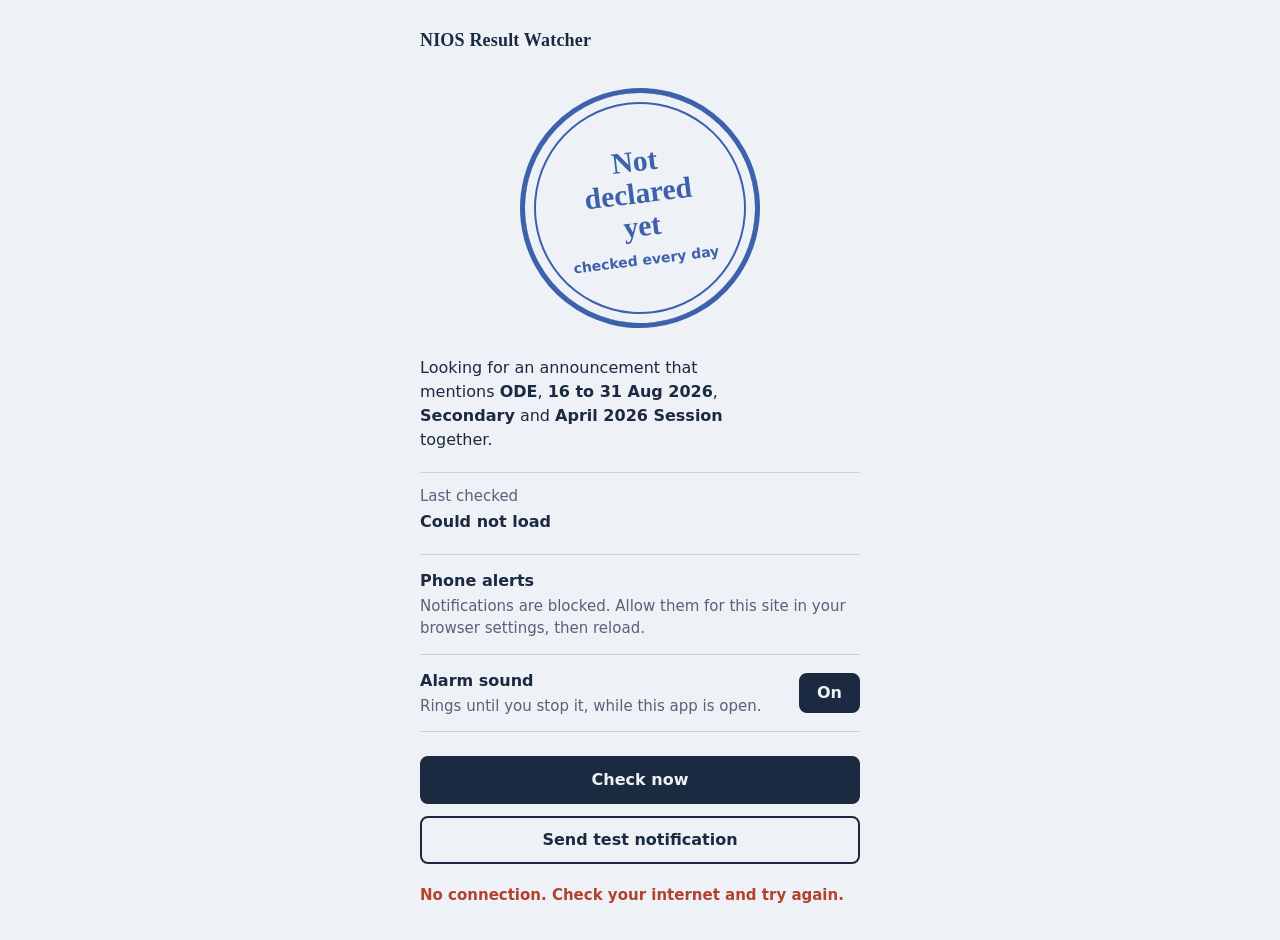
==== index.html @ 0ce9a19b "Add files via upload" ====
<!doctype html>
<html lang="en">
<head>
  <meta charset="utf-8">
  <meta name="viewport" content="width=device-width, initial-scale=1, viewport-fit=cover">
  <title>NIOS Result Watcher</title>
  <meta name="description" content="Watches results.nios.ac.in every day and alerts you when the result is declared.">
  <meta name="theme-color" content="#1B2A41">
  <link rel="manifest" href="manifest.webmanifest">
  <link rel="icon" type="image/png" sizes="192x192" href="icons/icon-192.png">
  <link rel="apple-touch-icon" href="icons/apple-touch-icon.png">
  <meta name="apple-mobile-web-app-capable" content="yes">
  <meta name="mobile-web-app-capable" content="yes">
  <meta name="apple-mobile-web-app-title" content="NIOS Watch">
  <link rel="stylesheet" href="styles.css">
</head>
<body>
  <main class="shell">
    <header class="top">
      <h1>NIOS Result Watcher</h1>
      <button id="installBtn" class="link-btn" type="button" hidden>Install app</button>
    </header>

    <!-- Shown while the result has not been declared -->
    <section id="waitingView" aria-live="polite">
      <div class="stamp" id="stamp">
        <span class="stamp-main">Not declared yet</span>
        <span class="stamp-sub">checked every day</span>
      </div>

      <p class="lead">
        Looking for an announcement that mentions
        <strong>ODE</strong>, <strong>16 to 31 Aug 2026</strong>,
        <strong>Secondary</strong> and <strong>April 2026 Session</strong> together.
      </p>

      <dl class="facts">
        <div class="fact">
          <dt>Last checked</dt>
          <dd id="lastChecked">Loading…</dd>
        </div>
      </dl>
      <p id="checkWarning" class="warning" role="status" hidden></p>

      <ul class="rows">
        <li class="row">
          <div>
            <p class="row-title">Phone alerts</p>
            <p class="row-note" id="pushNote">Get a notification even when this app is closed.</p>
          </div>
          <button id="pushBtn" class="btn small" type="button">Turn on</button>
        </li>
        <li class="row">
          <div>
            <p class="row-title">Alarm sound</p>
            <p class="row-note">Rings until you stop it, while this app is open.</p>
          </div>
          <button id="alarmBtn" class="btn small toggle" type="button" aria-pressed="true">On</button>
        </li>
      </ul>

      <div class="actions">
        <button id="checkBtn" class="btn primary" type="button">Check now</button>
        <button id="testBtn" class="btn" type="button">Send test notification</button>
      </div>
    </section>

    <!-- Shown once the result is found -->
    <section id="foundView" class="found" hidden aria-live="assertive">
      <p class="found-emoji" aria-hidden="true">🎉</p>
      <h2 class="found-title">RESULT DECLARED</h2>
      <p class="found-text" id="matchedText"></p>
      <p class="found-time" id="foundAt"></p>
      <p id="soundHint" class="found-hint" hidden>Tap anywhere on the screen to start the alarm sound.</p>
      <button id="stopAlarmBtn" class="btn stop" type="button" hidden>Stop alarm</button>
      <a class="btn open" href="https://results.nios.ac.in/" target="_blank" rel="noopener">Open NIOS results</a>
    </section>

    <p id="msg" class="msg" role="status" aria-live="polite"></p>
  </main>

  <script src="config.js"></script>
  <script src="app.js"></script>
</body>
</html>
---- styles.css ----
/* NIOS Result Watcher
   Idea: a marksheet on cool grey paper. While waiting, the status is a faded
   blue rubber stamp. When the result lands, the whole screen turns marigold and
   "RESULT DECLARED" is stamped on it. */

:root {
  --paper: #EEF1F6;
  --ink: #1B2A41;
  --stamp: #2F55A4;
  --marigold: #FFB400;
  --brick: #B3412E;
  --line: #C9D1DF;
  --muted: #566277;
  --serif: "Noto Serif", Georgia, "Times New Roman", serif;
  --sans: system-ui, -apple-system, "Segoe UI", Roboto, sans-serif;
}

* { box-sizing: border-box; }

html { -webkit-text-size-adjust: 100%; }

body {
  margin: 0;
  min-height: 100vh;
  min-height: 100dvh;
  background: var(--paper);
  color: var(--ink);
  font-family: var(--sans);
  font-size: 1rem;
  line-height: 1.5;
  transition: background-color .4s ease;
}

body.is-found { background: var(--marigold); }
body.is-found .link-btn { color: var(--ink); }

.shell {
  max-width: 30rem;
  margin: 0 auto;
  padding: max(1rem, env(safe-area-inset-top)) 1.25rem max(2rem, env(safe-area-inset-bottom));
}

[hidden] { display: none !important; }

/* ---------------------------------------------------------------- header -- */
.top {
  display: flex;
  align-items: center;
  justify-content: space-between;
  gap: 1rem;
  min-height: 3rem;
}

.top h1 {
  margin: 0;
  font-family: var(--serif);
  font-size: 1.125rem;
  font-weight: 700;
  letter-spacing: .01em;
}

.link-btn {
  background: none;
  border: 0;
  padding: .5rem 0;
  color: var(--stamp);
  font: inherit;
  font-weight: 600;
  text-decoration: underline;
  text-underline-offset: 3px;
  cursor: pointer;
}

/* ----------------------------------------------------------------- stamp -- */
.stamp {
  position: relative;
  width: 15rem;
  height: 15rem;
  margin: 1.5rem auto 1.75rem;
  display: flex;
  flex-direction: column;
  align-items: center;
  justify-content: center;
  text-align: center;
  color: var(--stamp);
  border: 5px solid var(--stamp);
  border-radius: 50%;
  box-shadow: inset 0 0 0 9px var(--paper), inset 0 0 0 11px var(--stamp);
  transform: rotate(-7deg);
  opacity: .92;
}

.stamp-main {
  max-width: 9rem;
  font-family: var(--serif);
  font-size: 1.85rem;
  font-weight: 800;
  line-height: 1.1;
}

.stamp-sub {
  margin-top: .5rem;
  font-size: .875rem;
  font-weight: 600;
}

.lead {
  margin: 0 0 1.25rem;
  max-width: 34ch;
  font-size: 1rem;
}

/* ----------------------------------------------------------------- facts -- */
.facts { margin: 0; }

.fact {
  padding: .75rem 0;
  border-top: 1px solid var(--line);
}

.fact dt { color: var(--muted); font-size: .9375rem; }
.fact dd { margin: .125rem 0 0; font-weight: 600; }

.warning {
  margin: 0 0 .25rem;
  padding: .75rem .875rem;
  border-left: 4px solid var(--brick);
  background: #F6E3DF;
  color: #5E1F14;
  font-size: .9375rem;
}

/* ------------------------------------------------------------------ rows -- */
.rows {
  list-style: none;
  margin: .5rem 0 1.5rem;
  padding: 0;
  border-top: 1px solid var(--line);
}

.row {
  display: flex;
  align-items: center;
  justify-content: space-between;
  gap: 1rem;
  padding: .875rem 0;
  border-bottom: 1px solid var(--line);
}

.row-title { margin: 0; font-weight: 600; }
.row-note { margin: .125rem 0 0; color: var(--muted); font-size: .9375rem; }

/* --------------------------------------------------------------- buttons -- */
.btn {
  display: inline-flex;
  align-items: center;
  justify-content: center;
  min-height: 3rem;
  padding: .625rem 1.25rem;
  border: 2px solid var(--ink);
  border-radius: .5rem;
  background: transparent;
  color: var(--ink);
  font: inherit;
  font-weight: 700;
  text-decoration: none;
  cursor: pointer;
  -webkit-tap-highlight-color: transparent;
}

.btn:active { transform: translateY(1px); }
.btn:disabled { opacity: .5; cursor: default; }

.btn.primary { background: var(--ink); color: var(--paper); }

.btn.small { min-height: 2.5rem; padding: .375rem 1rem; flex: none; }

.btn.toggle[aria-pressed="true"] { background: var(--ink); color: var(--paper); }

.actions { display: grid; gap: .75rem; }

.btn:focus-visible,
.link-btn:focus-visible,
a:focus-visible {
  outline: 3px solid var(--stamp);
  outline-offset: 3px;
}

/* ----------------------------------------------------------------- found -- */
.found {
  text-align: center;
  padding-top: 1.5rem;
  overflow-x: clip;   /* the stamp-in animation must never widen the page on phones */
}

.found-emoji {
  margin: 0;
  font-size: 5.5rem;
  line-height: 1;
}

.found-title {
  margin: 1rem 0 1.25rem;
  font-family: var(--serif);
  font-size: clamp(2.25rem, 11vw, 3.25rem);
  font-weight: 800;
  line-height: 1.05;
  letter-spacing: .01em;
  animation: stamp-in .55s cubic-bezier(.2, .9, .3, 1.2) both;
}

@keyframes stamp-in {
  from { transform: scale(1.4) rotate(-9deg); opacity: 0; }
  60%  { opacity: 1; }
  to   { transform: scale(1) rotate(-3deg); opacity: 1; }
}

.found-text {
  margin: 0 0 .5rem;
  padding: 1rem;
  background: var(--paper);
  border: 2px solid var(--ink);
  border-radius: .5rem;
  font-family: var(--serif);
  font-size: 1.0625rem;
  text-align: left;
  overflow-wrap: anywhere;
}

.found-time { margin: 0 0 1.5rem; font-size: .9375rem; }
.found-hint { margin: 0 0 1rem; font-weight: 700; }

.found .btn { width: 100%; margin-bottom: .75rem; }
.found .btn.stop { background: var(--brick); border-color: var(--brick); color: #fff; min-height: 3.75rem; font-size: 1.25rem; }
.found .btn.open { background: var(--ink); color: var(--paper); }

/* ----------------------------------------------------------------- toast -- */
.msg {
  min-height: 1.5rem;
  margin: 1.25rem 0 0;
  font-size: .9375rem;
  font-weight: 600;
  color: var(--stamp);
}
.msg.error { color: var(--brick); }
body.is-found .msg { color: var(--ink); }

@media (prefers-reduced-motion: reduce) {
  * { animation: none !important; transition: none !important; }
}
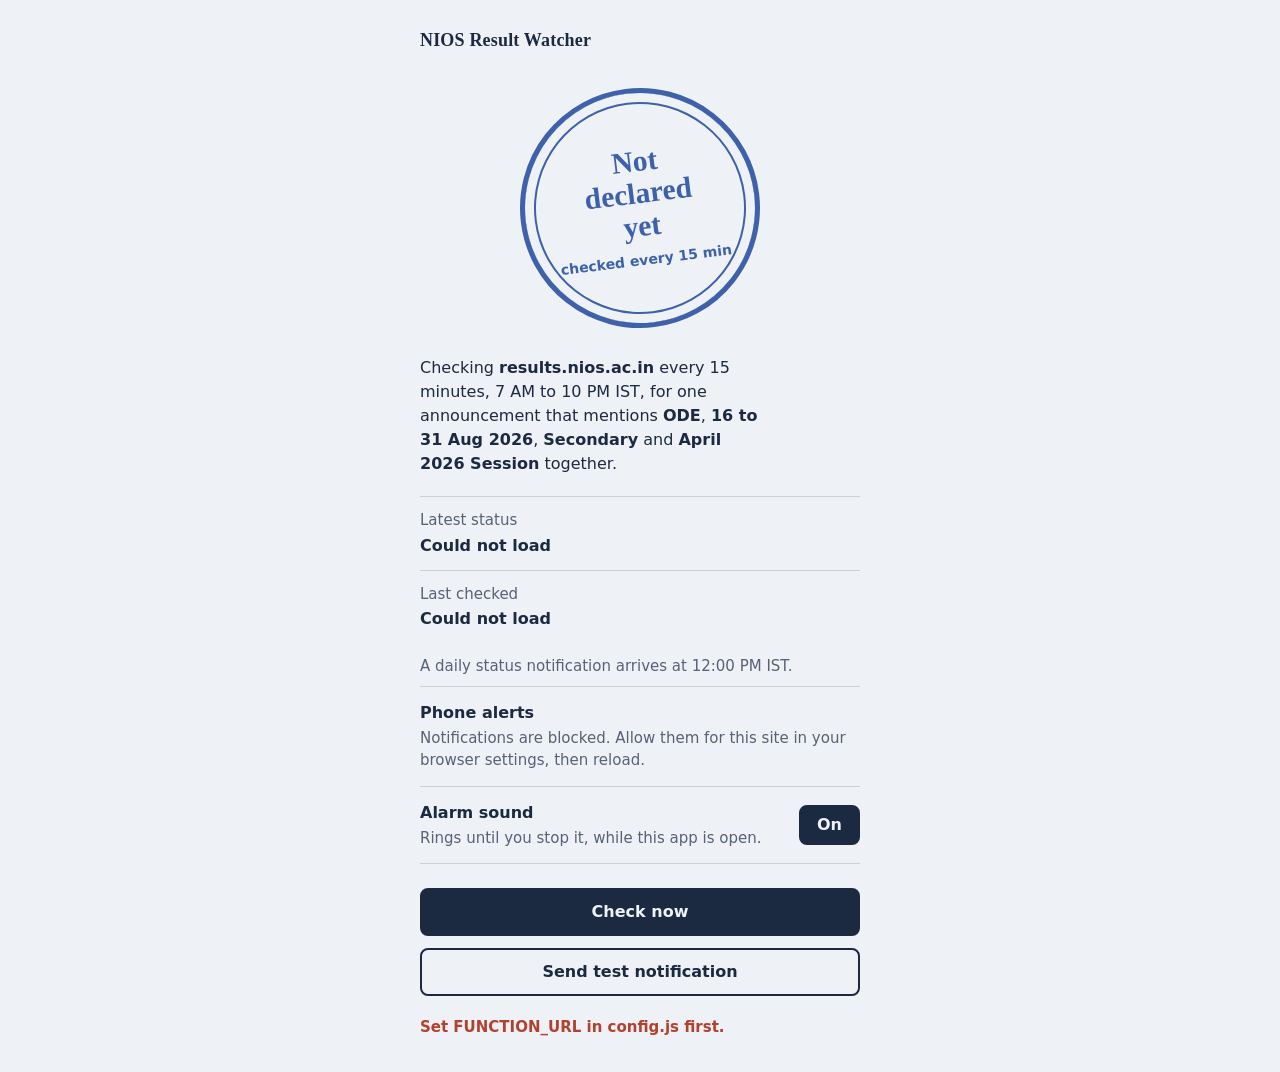
==== commit 8a32df1f: "Add files via upload" ====
--- a/index.html
+++ b/index.html
@@ -25,22 +25,30 @@
     <section id="waitingView" aria-live="polite">
       <div class="stamp" id="stamp">
         <span class="stamp-main">Not declared yet</span>
-        <span class="stamp-sub">checked every day</span>
+        <span class="stamp-sub">checked every 15 min</span>
       </div>
 
       <p class="lead">
-        Looking for an announcement that mentions
-        <strong>ODE</strong>, <strong>16 to 31 Aug 2026</strong>,
+        Checking <strong>results.nios.ac.in</strong> every 15 minutes, 7 AM to 10 PM IST, for one announcement
+        that mentions <strong>ODE</strong>, <strong>16 to 31 Aug 2026</strong>,
         <strong>Secondary</strong> and <strong>April 2026 Session</strong> together.
       </p>
 
       <dl class="facts">
         <div class="fact">
+          <dt>Latest status</dt>
+          <dd id="latestStatus">Loading…</dd>
+        </div>
+        <div class="fact">
           <dt>Last checked</dt>
           <dd id="lastChecked">Loading…</dd>
         </div>
       </dl>
-      <p id="checkWarning" class="warning" role="status" hidden></p>
+      <div id="checkWarning" class="warning" role="status" hidden>
+        <strong>Check Failed</strong>
+        <span id="checkWarningText"></span>
+      </div>
+      <p class="note">A daily status notification arrives at 12:00 PM IST.</p>
 
       <ul class="rows">
         <li class="row">
@@ -71,6 +79,16 @@
       <h2 class="found-title">RESULT DECLARED</h2>
       <p class="found-text" id="matchedText"></p>
       <p class="found-time" id="foundAt"></p>
+      <dl class="facts found-facts">
+        <div class="fact">
+          <dt>Latest status</dt>
+          <dd id="foundStatus">🟢 RESULT DECLARED</dd>
+        </div>
+        <div class="fact">
+          <dt>Last checked</dt>
+          <dd id="foundLastChecked">-</dd>
+        </div>
+      </dl>
       <p id="soundHint" class="found-hint" hidden>Tap anywhere on the screen to start the alarm sound.</p>
       <button id="stopAlarmBtn" class="btn stop" type="button" hidden>Stop alarm</button>
       <a class="btn open" href="https://results.nios.ac.in/" target="_blank" rel="noopener">Open NIOS results</a>
--- a/styles.css
+++ b/styles.css
@@ -129,6 +129,13 @@
   color: #5E1F14;
   font-size: .9375rem;
 }
+.warning strong { display: block; font-size: 1rem; }
+
+.note { margin: .75rem 0 0; color: var(--muted); font-size: .9375rem; }
+
+.found-facts { margin: 0 0 1rem; text-align: left; }
+.found-facts .fact { border-top-color: rgba(27, 42, 65, .35); }
+.found-facts .fact dt { color: var(--ink); }
 
 /* ------------------------------------------------------------------ rows -- */
 .rows {
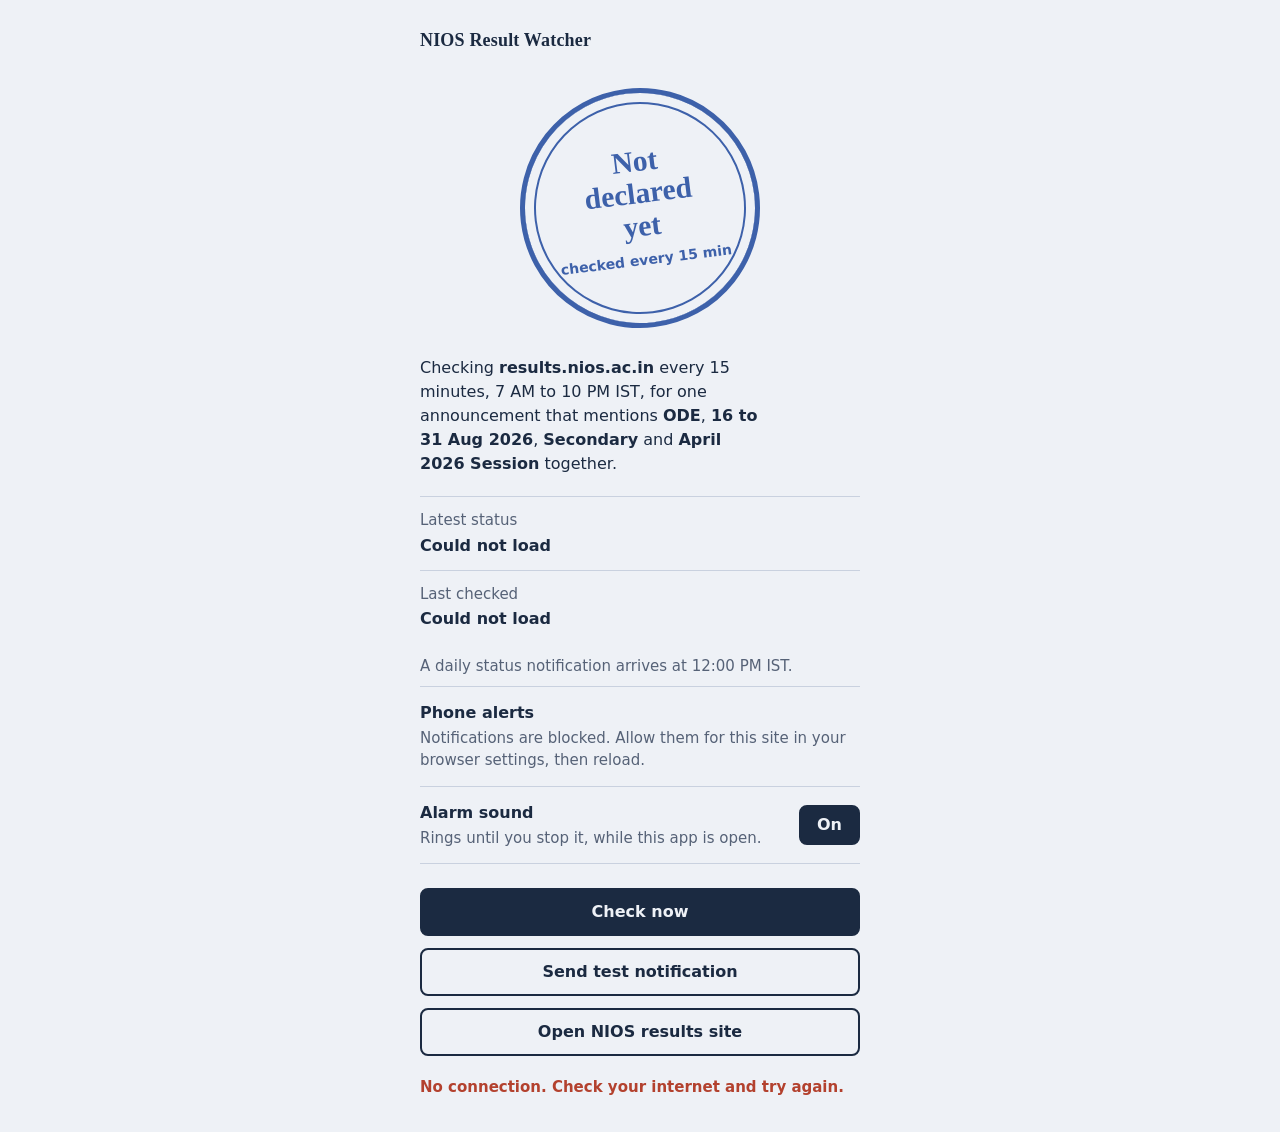
==== commit cd0ddc69: "Add files via upload" ====
--- a/index.html
+++ b/index.html
@@ -70,6 +70,7 @@
       <div class="actions">
         <button id="checkBtn" class="btn primary" type="button">Check now</button>
         <button id="testBtn" class="btn" type="button">Send test notification</button>
+        <a id="openSiteBtn" class="btn" data-nios-link href="https://results.nios.ac.in/" target="_blank" rel="noopener">Open NIOS results site</a>
       </div>
     </section>
 
@@ -91,7 +92,7 @@
       </dl>
       <p id="soundHint" class="found-hint" hidden>Tap anywhere on the screen to start the alarm sound.</p>
       <button id="stopAlarmBtn" class="btn stop" type="button" hidden>Stop alarm</button>
-      <a class="btn open" href="https://results.nios.ac.in/" target="_blank" rel="noopener">Open NIOS results</a>
+      <a class="btn open" data-nios-link href="https://results.nios.ac.in/" target="_blank" rel="noopener">Open NIOS results</a>
     </section>
 
     <p id="msg" class="msg" role="status" aria-live="polite"></p>
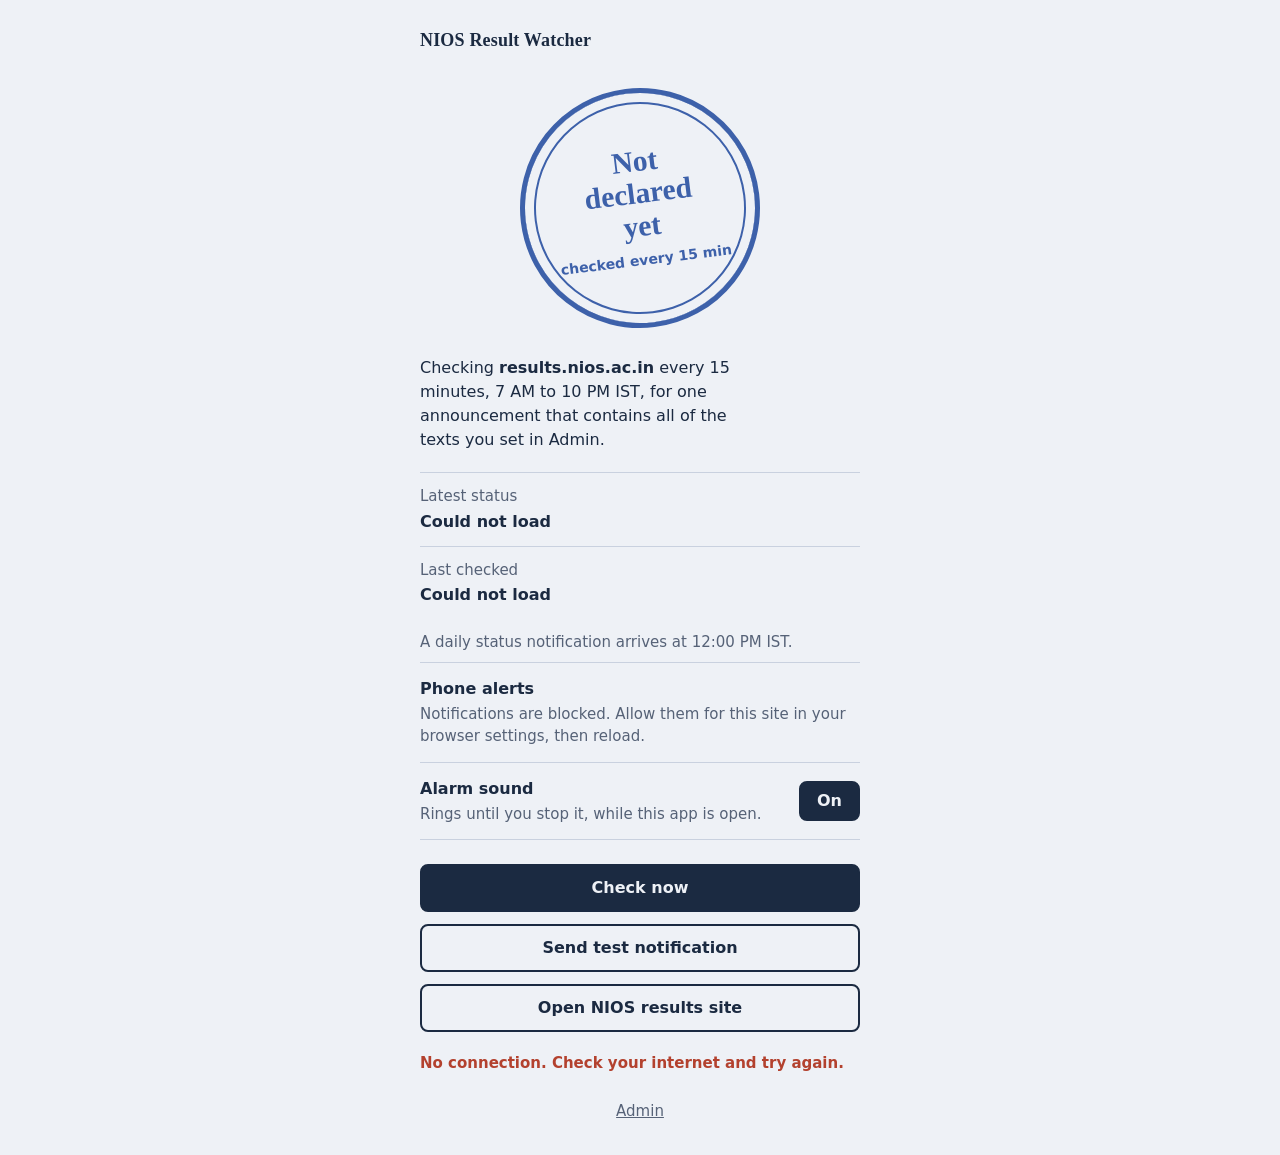
==== commit 676ea6bf: "Add files via upload" ====
--- a/index.html
+++ b/index.html
@@ -28,10 +28,9 @@
         <span class="stamp-sub">checked every 15 min</span>
       </div>
 
-      <p class="lead">
+      <p class="lead" id="lead">
         Checking <strong>results.nios.ac.in</strong> every 15 minutes, 7 AM to 10 PM IST, for one announcement
-        that mentions <strong>ODE</strong>, <strong>16 to 31 Aug 2026</strong>,
-        <strong>Secondary</strong> and <strong>April 2026 Session</strong> together.
+        that contains all of the texts you set in Admin.
       </p>
 
       <dl class="facts">
@@ -96,6 +95,7 @@
     </section>
 
     <p id="msg" class="msg" role="status" aria-live="polite"></p>
+    <p class="foot"><a href="admin.html">Admin</a></p>
   </main>
 
   <script src="config.js"></script>
--- a/styles.css
+++ b/styles.css
@@ -255,3 +255,78 @@
 @media (prefers-reduced-motion: reduce) {
   * { animation: none !important; transition: none !important; }
 }
+
+
+/* ------------------------------------------------------------------ admin -- */
+.h2 {
+  margin: 1.75rem 0 .5rem;
+  font-family: var(--serif);
+  font-size: 1.25rem;
+  font-weight: 700;
+}
+
+.help { margin: 0 0 1rem; color: var(--muted); font-size: .9375rem; }
+
+.field-label { display: block; margin: 1.25rem 0 .375rem; font-weight: 600; }
+
+.field {
+  width: 100%;
+  min-height: 3rem;
+  padding: .5rem .75rem;
+  border: 2px solid var(--ink);
+  border-radius: .5rem;
+  background: #fff;
+  color: var(--ink);
+  font: inherit;
+}
+.field:focus-visible { outline: 3px solid var(--stamp); outline-offset: 2px; }
+
+.btn.wide { width: 100%; margin-top: 1rem; }
+
+.kw-list { list-style: none; margin: 0 0 .75rem; padding: 0; display: grid; gap: .5rem; }
+.kw-row { display: flex; gap: .5rem; align-items: center; }
+.kw-row .field { flex: 1; min-width: 0; }
+
+.icon-btn {
+  flex: none;
+  width: 3rem;
+  height: 3rem;
+  border: 2px solid var(--ink);
+  border-radius: .5rem;
+  background: transparent;
+  color: var(--ink);
+  font-size: 1rem;
+  cursor: pointer;
+}
+.icon-btn:focus-visible { outline: 3px solid var(--stamp); outline-offset: 2px; }
+
+.row-actions { display: flex; flex-wrap: wrap; gap: .5rem; margin: .25rem 0 .5rem; }
+
+.hint { min-height: 1.5rem; margin: .25rem 0 1rem; color: var(--muted); font-size: .9375rem; }
+
+.check { display: flex; gap: .75rem; align-items: flex-start; margin: 0 0 1rem; }
+.check input { width: 1.5rem; height: 1.5rem; margin-top: .125rem; flex: none; accent-color: var(--ink); }
+
+.result-box {
+  margin: 1rem 0 0;
+  padding: .75rem .875rem;
+  display: grid;
+  gap: .5rem;
+  border-left: 4px solid var(--stamp);
+  background: #E1E8F5;
+  font-size: .9375rem;
+  overflow-wrap: anywhere;
+}
+.result-box.good { border-left-color: #2E7D4F; background: #DDEFE3; }
+.result-box.warn { border-left-color: var(--brick); background: #F6E3DF; color: #5E1F14; }
+
+.checks { list-style: none; margin: 0; padding: 0; border-top: 1px solid var(--line); }
+.chk, .chk-empty { padding: .625rem 0; border-bottom: 1px solid var(--line); font-size: .9375rem; }
+.chk { display: grid; grid-template-columns: 1fr auto; gap: .125rem .75rem; }
+.chk.bad strong { color: var(--brick); }
+.chk small { grid-column: 1 / -1; color: var(--muted); overflow-wrap: anywhere; }
+.chk-empty { color: var(--muted); }
+
+.lock-link { display: block; margin: 1.5rem 0 0; }
+.foot { margin: 1.5rem 0 0; text-align: center; font-size: .9375rem; }
+.foot a { color: var(--muted); }
